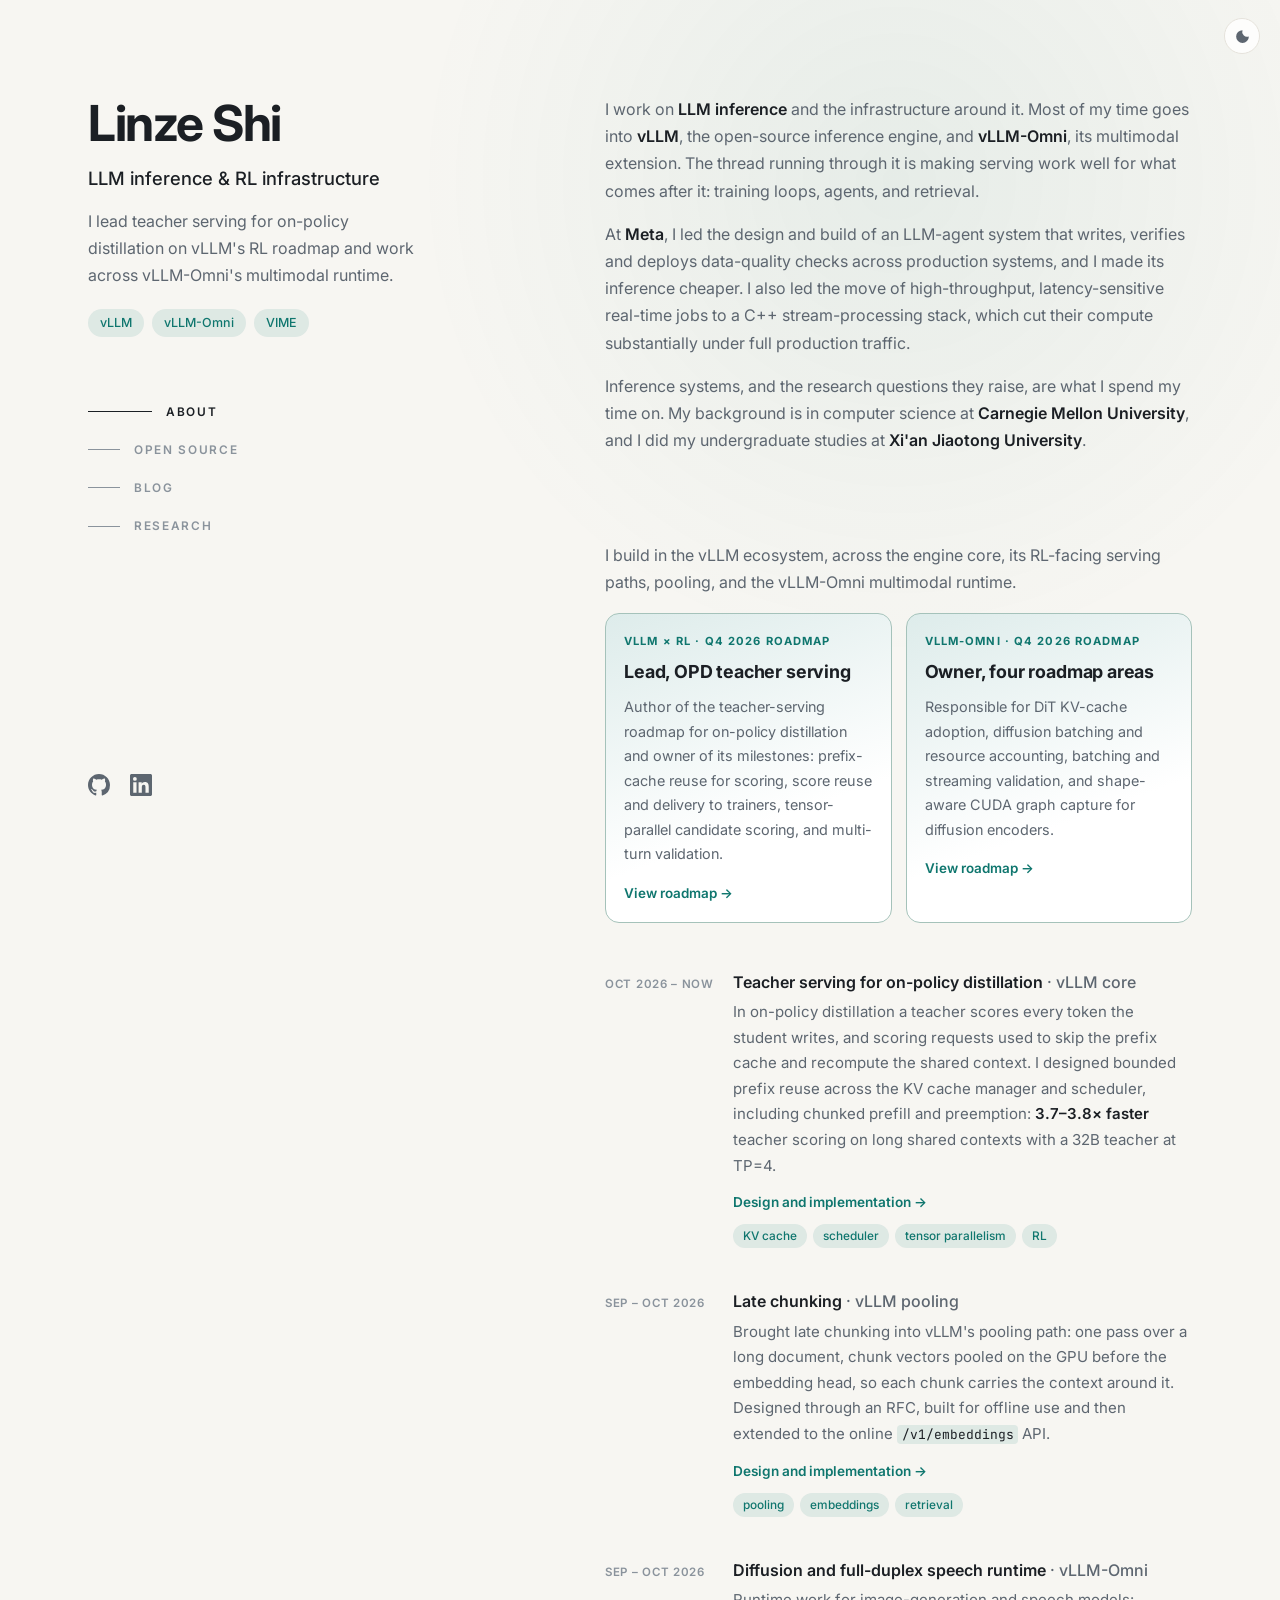
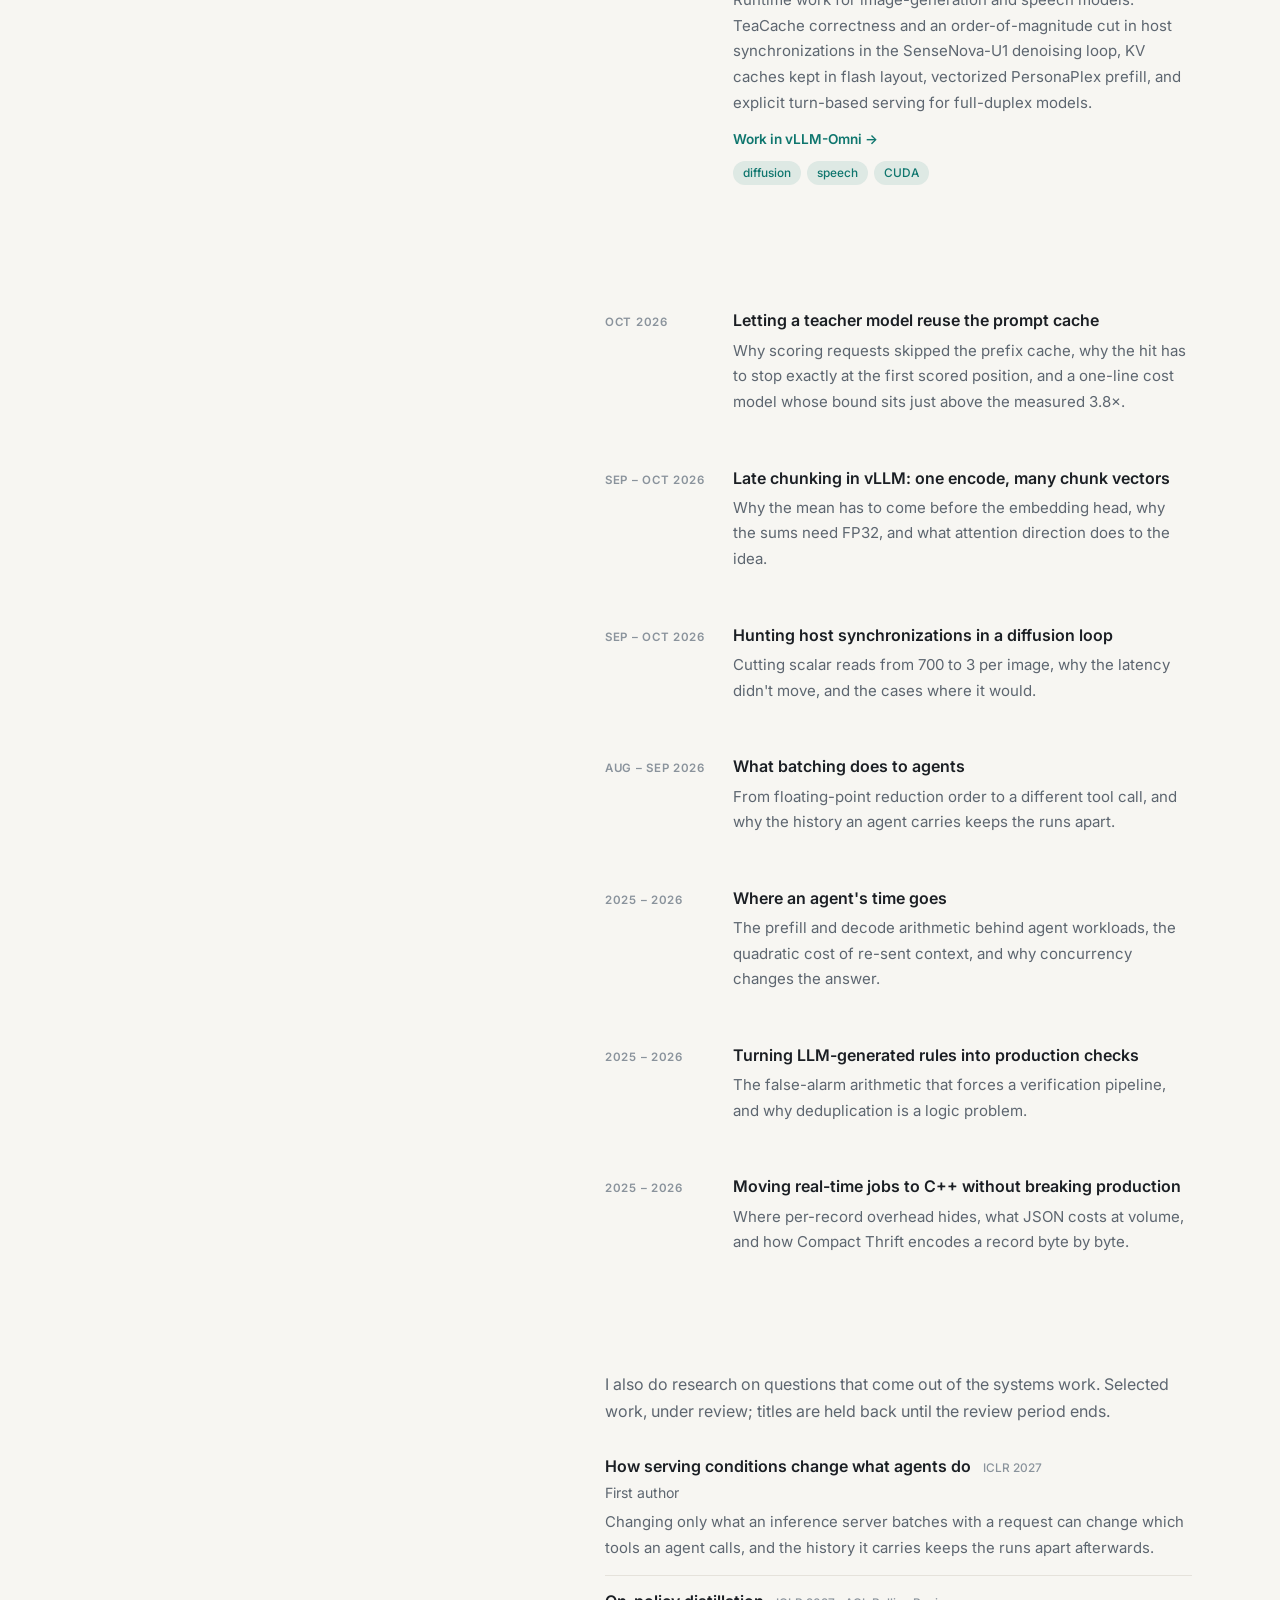
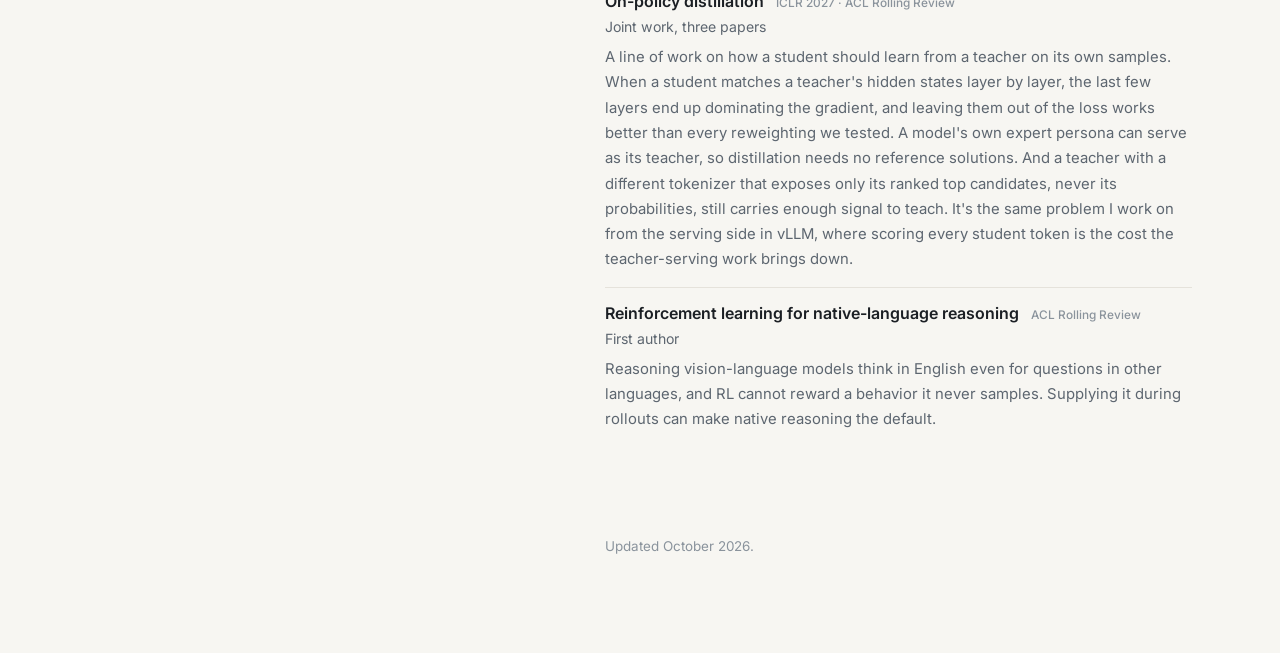
==== index.html @ b37fc8e8 "Personal homepage Co-Authored-By: Claude Opus 5.5 <noreply@anthropic.com>" ====
<!doctype html>
<html lang="en">
<head>
<meta charset="utf-8">
<meta name="viewport" content="width=device-width, initial-scale=1">
<meta name="robots" content="noindex, nofollow">
<title>Linze Shi</title>
<meta name="description" content="Linze Shi works on LLM inference and RL infrastructure as a contributor to vLLM and vLLM-Omni.">
<meta property="og:title" content="Linze Shi">
<meta property="og:description" content="LLM inference and RL infrastructure. Contributor to vLLM and vLLM-Omni.">
<meta property="og:type" content="website">
<link rel="icon" href="data:image/svg+xml,%3Csvg xmlns='http://www.w3.org/2000/svg' viewBox='0 0 64 64'%3E%3Crect width='64' height='64' rx='14' fill='%230f766e'/%3E%3Ctext x='32' y='43' font-family='Inter,Arial,sans-serif' font-size='30' font-weight='700' fill='white' text-anchor='middle'%3ELS%3C/text%3E%3C/svg%3E">
<script>try{var t=localStorage.getItem("theme");if(t)document.documentElement.setAttribute("data-theme",t)}catch(e){}</script>
<link rel="stylesheet" href="style.css">
</head>
<body>
<button class="theme-toggle" type="button" aria-label="Toggle light and dark theme" title="Toggle theme"><svg viewBox="0 0 24 24" aria-hidden="true"><path d="M12 3a9 9 0 1 0 9 9 7 7 0 0 1-9-9Z"/></svg></button>
<div class="page">

<header class="side">
  <div>
    <h1><a href="./">Linze Shi</a></h1>
    <p class="role">LLM inference &amp; RL infrastructure</p>
    <p class="intro">I lead teacher serving for on-policy distillation on vLLM's RL roadmap and work across vLLM-Omni's multimodal runtime.</p>
    <ul class="badges"><li>vLLM</li><li>vLLM-Omni</li><li>VIME</li></ul>
    <nav>
      <ul class="toc">
        <li><a href="#about">About</a></li>
        <li><a href="#open-source">Open Source</a></li>
        <li><a href="#blog">Blog</a></li>
        <li><a href="#research">Research</a></li>
      </ul>
    </nav>
  </div>
  <ul class="social">
    <li><a href="https://github.com/LinzeShi" aria-label="GitHub" title="GitHub"><svg viewBox="0 0 16 16" aria-hidden="true"><path d="M8 0C3.58 0 0 3.58 0 8c0 3.54 2.29 6.53 5.47 7.59.4.07.55-.17.55-.38 0-.19-.01-.82-.01-1.49-2.01.37-2.53-.49-2.69-.94-.09-.23-.48-.94-.82-1.13-.28-.15-.68-.52-.01-.53.63-.01 1.08.58 1.23.82.72 1.21 1.87.87 2.33.66.07-.52.28-.87.51-1.07-1.78-.2-3.64-.89-3.64-3.95 0-.87.31-1.59.82-2.15-.08-.2-.36-1.02.08-2.12 0 0 .67-.21 2.2.82.64-.18 1.32-.27 2-.27.68 0 1.36.09 2 .27 1.53-1.04 2.2-.82 2.2-.82.44 1.1.16 1.92.08 2.12.51.56.82 1.27.82 2.15 0 3.07-1.87 3.75-3.65 3.95.29.25.54.73.54 1.48 0 1.07-.01 1.93-.01 2.2 0 .21.15.46.55.38A8.01 8.01 0 0 0 16 8c0-4.42-3.58-8-8-8Z"/></svg></a></li>
    <li><a href="https://www.linkedin.com/in/linze-shi" aria-label="LinkedIn" title="LinkedIn"><svg viewBox="0 0 24 24" aria-hidden="true"><path d="M20.45 20.45h-3.56v-5.57c0-1.33-.02-3.04-1.85-3.04-1.85 0-2.14 1.45-2.14 2.94v5.67H9.35V9h3.41v1.56h.05c.48-.9 1.64-1.85 3.37-1.85 3.6 0 4.27 2.37 4.27 5.46v6.28ZM5.34 7.43a2.06 2.06 0 1 1 0-4.13 2.06 2.06 0 0 1 0 4.13ZM7.12 20.45H3.56V9h3.56v11.45ZM22.22 0H1.77C.79 0 0 .77 0 1.73v20.54C0 23.23.79 24 1.77 24h20.45c.98 0 1.78-.77 1.78-1.73V1.73C24 .77 23.2 0 22.22 0Z"/></svg></a></li>
  </ul>
</header>

<main class="content">

<section id="about">
  <h2 class="label">About</h2>
  <p>I work on <strong>LLM inference</strong> and the infrastructure around it. Most of my time goes into <strong>vLLM</strong>, the open-source inference engine, and <strong>vLLM-Omni</strong>, its multimodal extension. The thread running through it is making serving work well for what comes after it: training loops, agents, and retrieval.</p>
  <p>At <strong>Meta</strong>, I led the design and build of an LLM-agent system that writes, verifies and deploys data-quality checks across production systems, and I made its inference cheaper. I also led the move of high-throughput, latency-sensitive real-time jobs to a C++ stream-processing stack, which cut their compute substantially under full production traffic.</p>
  <p>Inference systems, and the research questions they raise, are what I spend my time on. My background is in computer science at <strong>Carnegie Mellon University</strong>, and I did my undergraduate studies at <strong>Xi'an Jiaotong University</strong>.</p>
</section>

<section id="open-source">
  <h2 class="label">Open Source</h2>
  <p>I build in the vLLM ecosystem, across the engine core, its RL-facing serving paths, pooling, and the vLLM-Omni multimodal runtime.</p>

  <div class="roles">
    <div class="role-card">
      <div class="role-k">vLLM &times; RL &middot; Q4 2026 roadmap</div>
      <div class="role-t">Lead, OPD teacher serving</div>
      <p>Author of the teacher-serving roadmap for on-policy distillation and owner of its milestones: prefix-cache reuse for scoring, score reuse and delivery to trainers, tensor-parallel candidate scoring, and multi-turn validation.</p>
      <a href="https://github.com/vllm-project/vllm/issues/62175">View roadmap &rarr;</a>
    </div>
    <div class="role-card">
      <div class="role-k">vLLM-Omni &middot; Q4 2026 roadmap</div>
      <div class="role-t">Owner, four roadmap areas</div>
      <p>Responsible for DiT KV-cache adoption, diffusion batching and resource accounting, batching and streaming validation, and shape-aware CUDA graph capture for diffusion encoders.</p>
      <a href="https://github.com/vllm-project/vllm-omni/issues/8264">View roadmap &rarr;</a>
    </div>
  </div>

  <div class="entry">
    <div class="when">Oct 2026 &ndash; now</div>
    <div>
      <h3>Teacher serving for on-policy distillation <span class="org">&middot; vLLM core</span></h3>
      <p>In on-policy distillation a teacher scores every token the student writes, and scoring requests used to skip the prefix cache and recompute the shared context. I designed bounded prefix reuse across the KV cache manager and scheduler, including chunked prefill and preemption: <strong>3.7&ndash;3.8&times; faster</strong> teacher scoring on long shared contexts with a 32B teacher at TP=4.</p>
      <a class="more" href="https://github.com/vllm-project/vllm/issues/60366">Design and implementation &rarr;</a>
      <ul class="tags"><li>KV cache</li><li>scheduler</li><li>tensor parallelism</li><li>RL</li></ul>
    </div>
  </div>

  <div class="entry">
    <div class="when">Sep &ndash; Oct 2026</div>
    <div>
      <h3>Late chunking <span class="org">&middot; vLLM pooling</span></h3>
      <p>Brought late chunking into vLLM's pooling path: one pass over a long document, chunk vectors pooled on the GPU before the embedding head, so each chunk carries the context around it. Designed through an RFC, built for offline use and then extended to the online <code>/v1/embeddings</code> API.</p>
      <a class="more" href="https://github.com/vllm-project/vllm/issues/58774">Design and implementation &rarr;</a>
      <ul class="tags"><li>pooling</li><li>embeddings</li><li>retrieval</li></ul>
    </div>
  </div>

  <div class="entry">
    <div class="when">Sep &ndash; Oct 2026</div>
    <div>
      <h3>Diffusion and full-duplex speech runtime <span class="org">&middot; vLLM-Omni</span></h3>
      <p>Runtime work for image-generation and speech models: TeaCache correctness and an order-of-magnitude cut in host synchronizations in the SenseNova-U1 denoising loop, KV caches kept in flash layout, vectorized PersonaPlex prefill, and explicit turn-based serving for full-duplex models.</p>
      <a class="more" href="https://github.com/vllm-project/vllm-omni/pulls?q=is%3Apr+author%3ALinzeShi">Work in vLLM-Omni &rarr;</a>
      <ul class="tags"><li>diffusion</li><li>speech</li><li>CUDA</li></ul>
    </div>
  </div>
</section>

<section id="blog">
  <h2 class="label">Blog</h2>

  <div class="entry">
    <div class="when">Oct 2026</div>
    <div>
      <h3><a href="writing/teacher-scoring-prefix-cache.html">Letting a teacher model reuse the prompt cache</a></h3>
      <p>Why scoring requests skipped the prefix cache, why the hit has to stop exactly at the first scored position, and a one-line cost model whose bound sits just above the measured 3.8&times;.</p>
    </div>
  </div>

  <div class="entry">
    <div class="when">Sep &ndash; Oct 2026</div>
    <div>
      <h3><a href="writing/late-chunking-in-vllm.html">Late chunking in vLLM: one encode, many chunk vectors</a></h3>
      <p>Why the mean has to come before the embedding head, why the sums need FP32, and what attention direction does to the idea.</p>
    </div>
  </div>

  <div class="entry">
    <div class="when">Sep &ndash; Oct 2026</div>
    <div>
      <h3><a href="writing/hunting-host-syncs.html">Hunting host synchronizations in a diffusion loop</a></h3>
      <p>Cutting scalar reads from 700 to 3 per image, why the latency didn't move, and the cases where it would.</p>
    </div>
  </div>

  <div class="entry">
    <div class="when">Aug &ndash; Sep 2026</div>
    <div>
      <h3><a href="writing/what-batching-does-to-agents.html">What batching does to agents</a></h3>
      <p>From floating-point reduction order to a different tool call, and why the history an agent carries keeps the runs apart.</p>
    </div>
  </div>
  <div class="entry">
    <div class="when">2025 &ndash; 2026</div>
    <div>
      <h3><a href="writing/where-an-agents-time-goes.html">Where an agent's time goes</a></h3>
      <p>The prefill and decode arithmetic behind agent workloads, the quadratic cost of re-sent context, and why concurrency changes the answer.</p>
    </div>
  </div>

  <div class="entry">
    <div class="when">2025 &ndash; 2026</div>
    <div>
      <h3><a href="writing/llm-rules-to-production-checks.html">Turning LLM-generated rules into production checks</a></h3>
      <p>The false-alarm arithmetic that forces a verification pipeline, and why deduplication is a logic problem.</p>
    </div>
  </div>

  <div class="entry">
    <div class="when">2025 &ndash; 2026</div>
    <div>
      <h3><a href="writing/moving-real-time-jobs-to-cpp.html">Moving real-time jobs to C++ without breaking production</a></h3>
      <p>Where per-record overhead hides, what JSON costs at volume, and how Compact Thrift encodes a record byte by byte.</p>
    </div>
  </div>
</section>

<section id="research">
  <h2 class="label">Research</h2>
  <p>I also do research on questions that come out of the systems work. Selected work, under review; titles are held back until the review period ends.</p>

  <div class="paper">
    <div class="t">How serving conditions change what agents do <span class="venue-light">ICLR 2027</span></div>
    <div class="a">First author</div>
    <div class="tldr">Changing only what an inference server batches with a request can change which tools an agent calls, and the history it carries keeps the runs apart afterwards.</div>
  </div>
  <div class="paper">
    <div class="t">On-policy distillation <span class="venue-light">ICLR 2027 &middot; ACL Rolling Review</span></div>
    <div class="a">Joint work, three papers</div>
    <div class="tldr">A line of work on how a student should learn from a teacher on its own samples. When a student matches a teacher's hidden states layer by layer, the last few layers end up dominating the gradient, and leaving them out of the loss works better than every reweighting we tested. A model's own expert persona can serve as its teacher, so distillation needs no reference solutions. And a teacher with a different tokenizer that exposes only its ranked top candidates, never its probabilities, still carries enough signal to teach. It's the same problem I work on from the serving side in vLLM, where scoring every student token is the cost the teacher-serving work brings down.</div>
  </div>
  <div class="paper">
    <div class="t">Reinforcement learning for native-language reasoning <span class="venue-light">ACL Rolling Review</span></div>
    <div class="a">First author</div>
    <div class="tldr">Reasoning vision-language models think in English even for questions in other languages, and RL cannot reward a behavior it never samples. Supplying it during rollouts can make native reasoning the default.</div>
  </div>
</section>

<footer>Updated October 2026.</footer>
</main>
</div>

<script>
  document.addEventListener("pointermove", function (e) {
    document.documentElement.style.setProperty("--mx", e.clientX + "px");
    document.documentElement.style.setProperty("--my", e.clientY + "px");
  }, { passive: true });
  var links = document.querySelectorAll(".toc a");
  if ("IntersectionObserver" in window && links.length) {
    var map = {};
    links.forEach(function (a) { map[a.getAttribute("href").slice(1)] = a; });
    var io = new IntersectionObserver(function (entries) {
      entries.forEach(function (en) {
        if (en.isIntersecting && map[en.target.id]) {
          links.forEach(function (a) { a.classList.remove("active"); });
          map[en.target.id].classList.add("active");
        }
      });
    }, { rootMargin: "-40% 0px -55% 0px" });
    document.querySelectorAll("main section[id]").forEach(function (s) { io.observe(s); });
  }
  var btn=document.querySelector(".theme-toggle");
  if(btn){btn.addEventListener("click",function(){
    var root=document.documentElement;
    var cur=root.getAttribute("data-theme")||(matchMedia("(prefers-color-scheme: dark)").matches?"dark":"light");
    var next=cur==="dark"?"light":"dark";
    root.setAttribute("data-theme",next);
    try{localStorage.setItem("theme",next)}catch(e){}
  });}
</script>
</body>
</html>
---- style.css ----
@import url("https://fonts.googleapis.com/css2?family=Inter:wght@400;500;600;700&family=JetBrains+Mono:wght@400;500&display=swap");

:root {
  --bg: #f7f6f2;
  --surface: #ffffff;
  --fg: #1b1f24;
  --muted: #5d6670;
  --faint: #8a939c;
  --line: #e5e2db;
  --accent: #0f766e;
  --accent-soft: rgba(15, 118, 110, .10);
  --glow: rgba(15, 118, 110, .07);
  --mono: "JetBrains Mono", ui-monospace, SFMono-Regular, Menlo, Consolas, monospace;
}
@media (prefers-color-scheme: dark) {
  :root:not([data-theme="light"]) {
    --bg: #0b1220;
    --surface: #111a2b;
    --fg: #e2e8f0;
    --muted: #94a3b8;
    --faint: #64748b;
    --line: #1e293b;
    --accent: #5eead4;
    --accent-soft: rgba(94, 234, 212, .10);
    --glow: rgba(29, 78, 216, .15);
  }
}
:root[data-theme="dark"] {
  --bg: #0b1220;
  --surface: #111a2b;
  --fg: #e2e8f0;
  --muted: #94a3b8;
  --faint: #64748b;
  --line: #1e293b;
  --accent: #5eead4;
  --accent-soft: rgba(94, 234, 212, .10);
  --glow: rgba(29, 78, 216, .15);
}

* { box-sizing: border-box; }
html { -webkit-text-size-adjust: 100%; scroll-behavior: smooth; }
body {
  margin: 0;
  background: var(--bg);
  color: var(--muted);
  font: 16px/1.7 "Inter", -apple-system, BlinkMacSystemFont, "Segoe UI", Roboto, Arial, sans-serif;
  -webkit-font-smoothing: antialiased;
}
body::before {
  content: ""; position: fixed; inset: 0; pointer-events: none; z-index: 0;
  background: radial-gradient(600px at var(--mx, 70%) var(--my, 20%), var(--glow), transparent 80%);
}
a { color: var(--fg); text-decoration: none; }
a:hover { color: var(--accent); }
strong, b { color: var(--fg); font-weight: 600; }
code { font-family: var(--mono); font-size: .86em; color: var(--fg); background: var(--accent-soft); padding: .1em .35em; border-radius: 4px; }
::selection { background: var(--accent-soft); color: var(--fg); }

.page { position: relative; z-index: 1; max-width: 1200px; margin: 0 auto; padding: 0 24px; }
@media (min-width: 1024px) {
  .page { display: flex; gap: 56px; padding: 0 48px; }
  .side { position: sticky; top: 0; height: 100vh; width: 44%; display: flex; flex-direction: column; justify-content: space-between; padding: 96px 0; }
  .content { width: 56%; padding: 96px 0; }
}
@media (max-width: 1023px) {
  .side { padding: 64px 0 24px; }
  .content { padding: 8px 0 48px; }
  .toc { display: none; }
}

/* left column */
.side h1 { margin: 0; font-size: clamp(2.4rem, 5vw, 3.1rem); line-height: 1.1; letter-spacing: -.03em; color: var(--fg); font-weight: 700; }
.side .role { margin: 12px 0 0; font-size: 1.15rem; font-weight: 500; color: var(--fg); }
.side .intro { margin: 14px 0 0; max-width: 340px; }
.badges { display: flex; flex-wrap: wrap; gap: 8px; margin: 20px 0 0; padding: 0; list-style: none; }
.badges li { font-size: .78rem; font-weight: 500; color: var(--accent); background: var(--accent-soft); border-radius: 999px; padding: 3px 12px; }
.toc { list-style: none; margin: 56px 0 0; padding: 0; }
.toc a { display: flex; align-items: center; gap: 14px; padding: 9px 0; font-size: .74rem; font-weight: 600; letter-spacing: .14em; text-transform: uppercase; color: var(--faint); }
.toc a::before { content: ""; width: 32px; height: 1px; background: var(--faint); transition: width .2s, background .2s; }
.toc a:hover, .toc a.active { color: var(--fg); }
.toc a:hover::before, .toc a.active::before { width: 64px; background: var(--fg); }
.social { display: flex; gap: 20px; margin: 32px 0 0; padding: 0; list-style: none; }
.social a { display: inline-flex; color: var(--muted); }
.social a:hover { color: var(--fg); }
.social svg { width: 22px; height: 22px; fill: currentColor; }

/* right column */
section { margin-bottom: 88px; scroll-margin-top: 48px; }
.label { display: none; }
@media (max-width: 1023px) {
  .label { display: block; position: sticky; top: 0; z-index: 5; margin: 0 -24px 18px; padding: 14px 24px; font-size: .74rem; font-weight: 700; letter-spacing: .14em; text-transform: uppercase; color: var(--fg); background: color-mix(in srgb, var(--bg) 85%, transparent); backdrop-filter: blur(8px); }
}
section > p { margin: 0 0 16px; }

.roles { display: grid; grid-template-columns: repeat(auto-fit, minmax(240px, 1fr)); gap: 14px; margin: 8px 0 30px; }
.role-card {
  position: relative; border-radius: 14px; padding: 18px 18px 16px; overflow: hidden;
  background: linear-gradient(160deg, color-mix(in srgb, var(--accent) 14%, var(--surface)), var(--surface) 65%);
  border: 1px solid color-mix(in srgb, var(--accent) 30%, var(--line));
}
.role-card .role-k { font-size: .7rem; font-weight: 700; letter-spacing: .1em; text-transform: uppercase; color: var(--accent); }
.role-card .role-t { margin: 6px 0 8px; font-size: 1.12rem; font-weight: 700; color: var(--fg); letter-spacing: -.01em; }
.role-card p { margin: 0 0 12px; font-size: .9rem; }
.role-card a { font-size: .84rem; font-weight: 600; color: var(--accent); }
.stats { display: grid; grid-template-columns: repeat(3, 1fr); gap: 10px; margin: 6px 0 26px; }
.stat { border: 1px solid var(--line); border-radius: 12px; padding: 12px 14px; background: color-mix(in srgb, var(--surface) 60%, transparent); }
.stat .n { display: block; font-size: 1.35rem; font-weight: 700; color: var(--fg); line-height: 1.2; }
.stat .k { font-size: .8rem; }

.entry { position: relative; display: grid; grid-template-columns: 112px 1fr; gap: 16px; padding: 18px; margin: 0 -18px 6px; border-radius: 12px; transition: background .2s, box-shadow .2s; }
.entry:hover { background: color-mix(in srgb, var(--surface) 70%, transparent); box-shadow: inset 0 1px 0 var(--line); }
.entry .when { font-size: .72rem; font-weight: 600; letter-spacing: .06em; text-transform: uppercase; color: var(--faint); padding-top: 4px; }
.entry h3 { margin: 0 0 6px; font-size: 1rem; font-weight: 600; color: var(--fg); line-height: 1.4; }
.entry h3 .org { color: var(--muted); font-weight: 500; }
.entry p { margin: 0 0 10px; font-size: .94rem; }
.tags { display: flex; flex-wrap: wrap; gap: 6px; margin: 0; padding: 0; list-style: none; }
.tags li { font-size: .74rem; font-weight: 500; color: var(--accent); background: var(--accent-soft); border-radius: 999px; padding: 2px 10px; }
.refs { display: flex; flex-wrap: wrap; gap: 4px 14px; margin: 0 0 10px; font-family: var(--mono); font-size: .78rem; }
.refs a { color: var(--muted); border-bottom: 1px dotted var(--faint); }
.refs a:hover { color: var(--accent); border-color: var(--accent); }
.refs .s { font-family: "Inter", sans-serif; font-size: .68rem; font-weight: 600; text-transform: uppercase; letter-spacing: .05em; color: var(--faint); margin-left: 3px; }
.refs .s.ok { color: var(--accent); }
@media (max-width: 560px) { .entry { grid-template-columns: 1fr; gap: 4px; } .stats { grid-template-columns: 1fr 1fr 1fr; } }

.paper { padding: 14px 0; border-top: 1px solid var(--line); }
.paper:first-of-type { border-top: 0; }
.paper .t { color: var(--fg); font-weight: 600; line-height: 1.45; }
.paper .a { font-size: .88rem; margin-top: 2px; }
.paper .tldr { font-size: .93rem; margin-top: 6px; }
.venue { display: inline-block; font-size: .7rem; font-weight: 600; letter-spacing: .03em; color: var(--accent); background: var(--accent-soft); border-radius: 999px; padding: 1px 9px; margin-left: 6px; vertical-align: 2px; white-space: nowrap; }
.note-small { font-size: .85rem; color: var(--faint); margin: -4px 0 12px; }

footer { font-size: .84rem; color: var(--faint); max-width: 440px; }

/* article pages */
.article-page { position: relative; z-index: 1; max-width: 720px; margin: 0 auto; padding: 72px 24px 64px; }
.article-page .back { font-size: .85rem; font-weight: 600; color: var(--accent); }
.article-page h1 { color: var(--fg); font-size: clamp(1.9rem, 5vw, 2.5rem); line-height: 1.15; letter-spacing: -.025em; margin: 18px 0 10px; }
.article-page .byline { font-size: .86rem; color: var(--faint); margin-bottom: 32px; }
.article-page h2 { color: var(--fg); font-size: 1.2rem; letter-spacing: -.01em; margin: 36px 0 10px; }
.article-page p { margin: 0 0 16px; }
.article-page pre { background: var(--surface); border: 1px solid var(--line); border-radius: 10px; padding: 14px 16px; overflow-x: auto; font: .84rem/1.6 var(--mono); color: var(--fg); }
.article-page pre code { background: none; padding: 0; }
.article-page table { width: 100%; border-collapse: collapse; font-size: .9rem; margin: 6px 0 18px; display: block; overflow-x: auto; }
.article-page th, .article-page td { text-align: left; padding: 8px 12px; border-bottom: 1px solid var(--line); white-space: nowrap; }
.article-page th { color: var(--fg); font-weight: 600; }
.article-page td { color: var(--muted); }
.article-page .fig { background: var(--surface); border: 1px solid var(--line); border-radius: 12px; padding: 16px; margin: 8px 0 18px; color: var(--fg); overflow-x: auto; }
.article-page .refs { margin-top: 28px; }

.venue-light { font-size: .74rem; font-weight: 500; color: var(--faint); margin-left: 8px; white-space: nowrap; }
.paper sup { font-size: .7em; color: var(--accent); margin-left: 1px; }

.more { display: inline-block; margin: 0 0 10px; font-size: .85rem; font-weight: 600; color: var(--accent); }
.more:hover { text-decoration: underline; text-underline-offset: 3px; }
.theme-toggle {
  position: fixed; top: 18px; right: 20px; z-index: 20;
  display: inline-flex; align-items: center; justify-content: center;
  width: 36px; height: 36px; padding: 0; border-radius: 999px; cursor: pointer;
  border: 1px solid var(--line); color: var(--muted);
  background: color-mix(in srgb, var(--surface) 80%, transparent); backdrop-filter: blur(6px);
}
.theme-toggle:hover { color: var(--fg); border-color: var(--faint); }
.theme-toggle svg { width: 17px; height: 17px; fill: currentColor; }
@media (max-width: 1023px) { .theme-toggle { top: 12px; right: 12px; } }
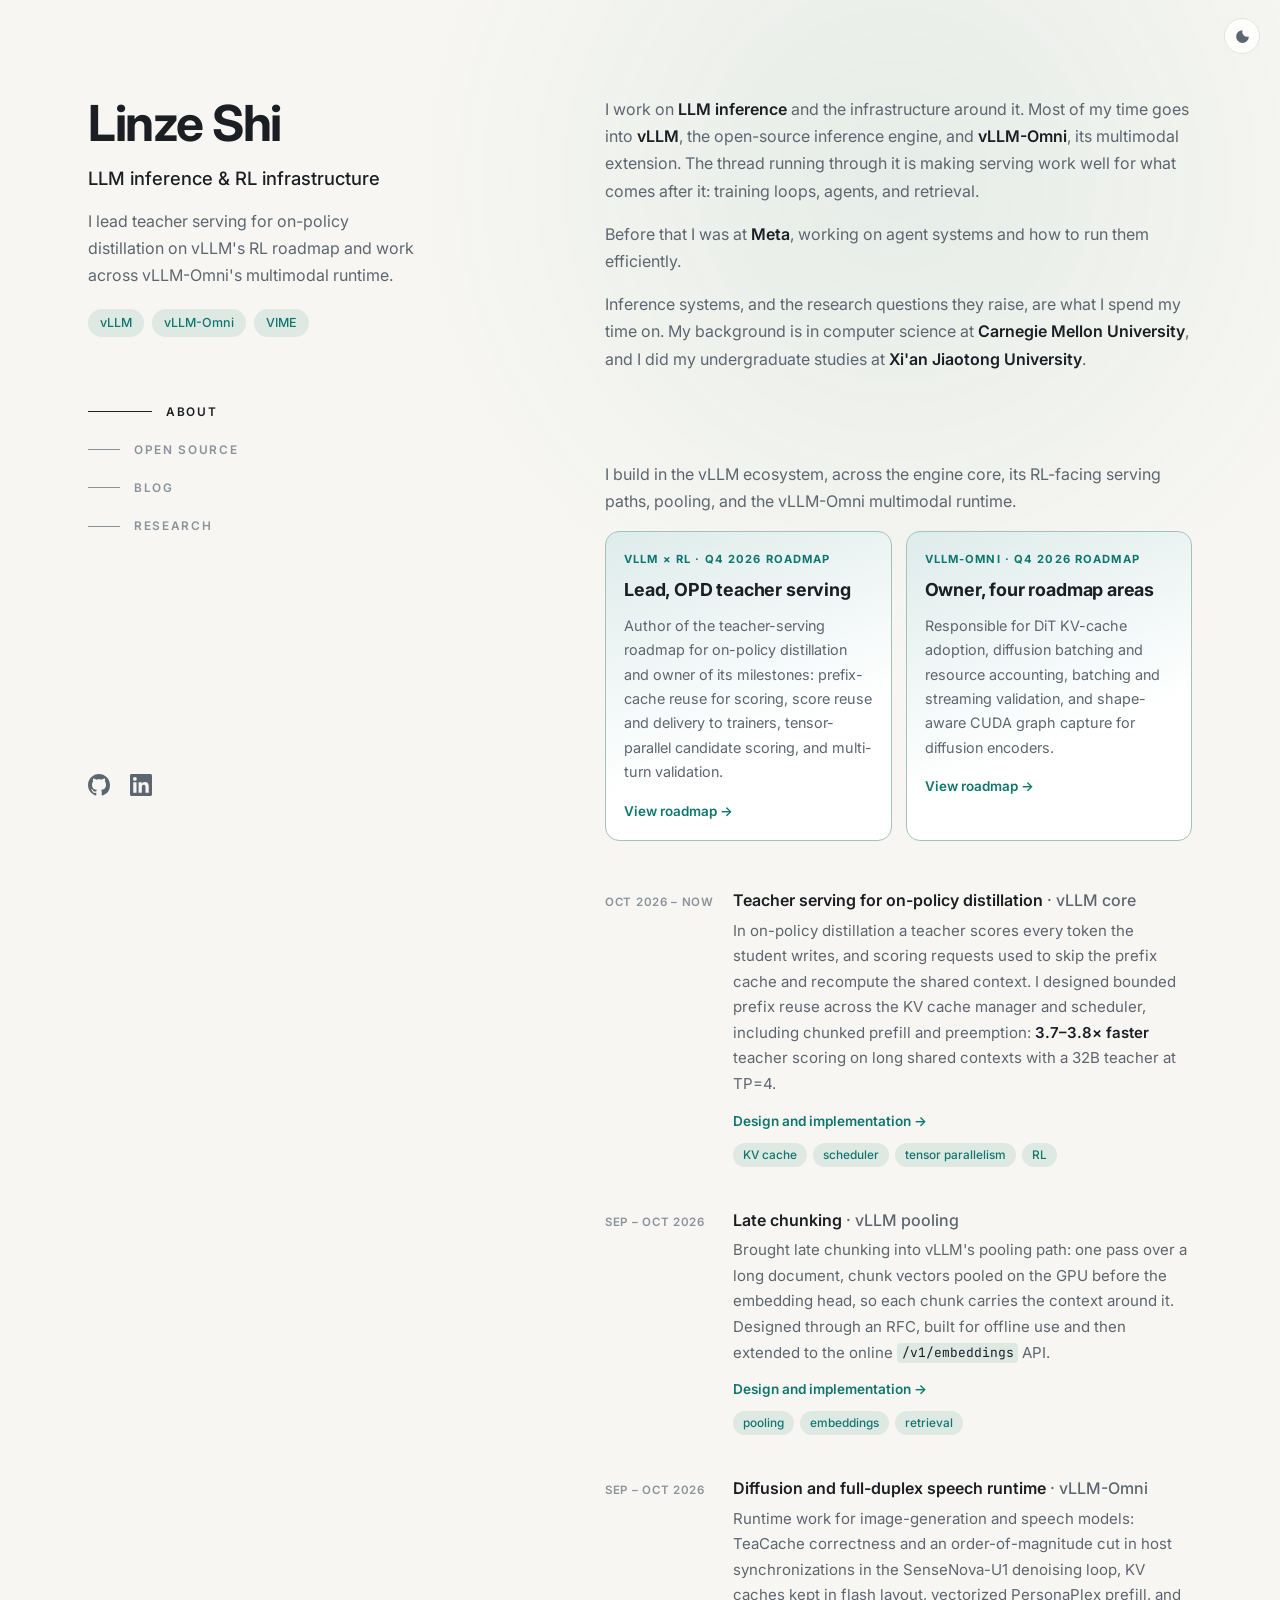
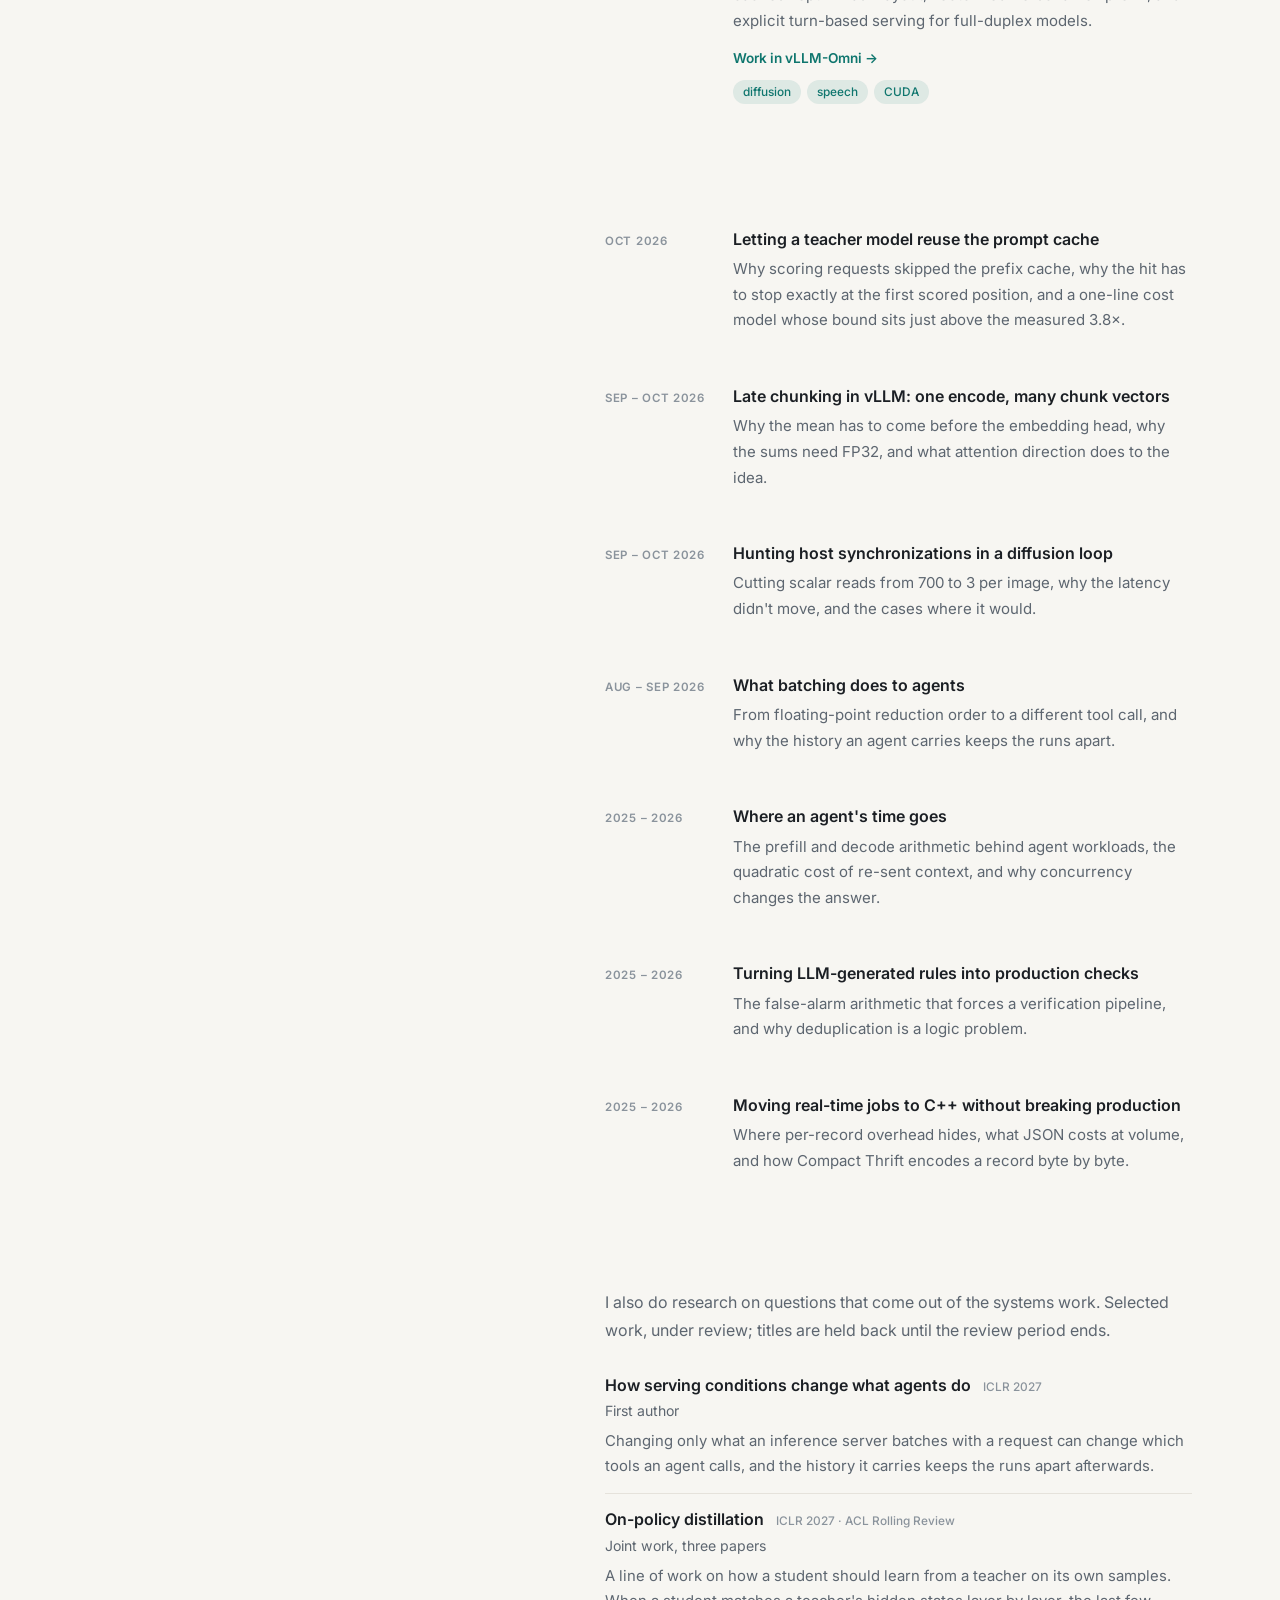
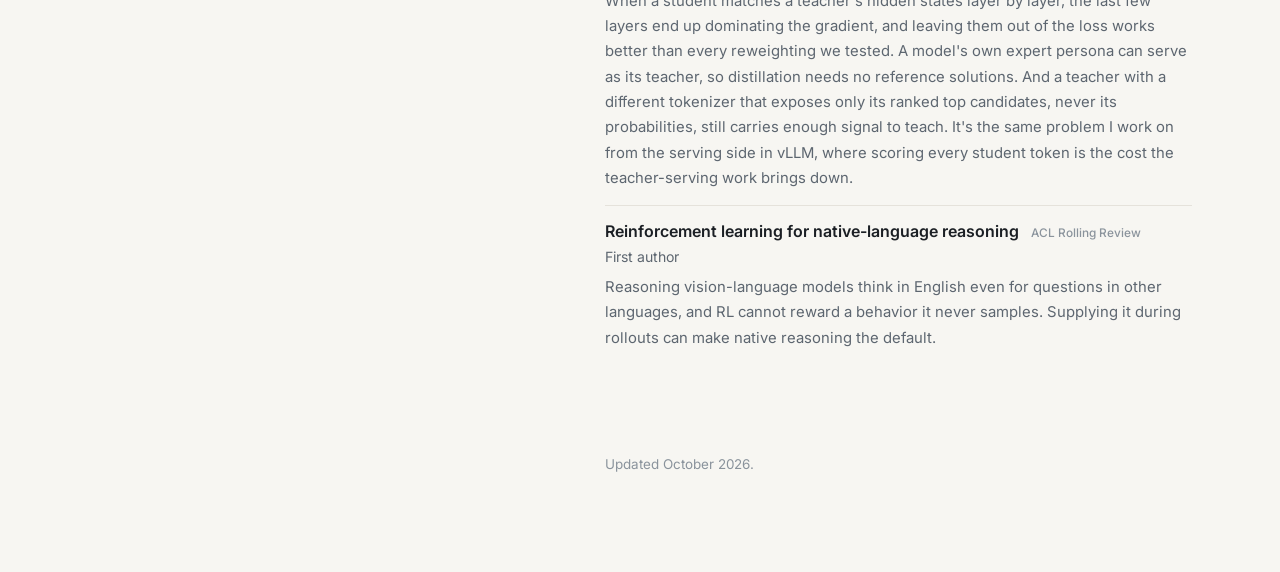
==== commit abc1788f: "Update homepage copy Co-Authored-By: Claude Opus 5.5 <noreply@anthropic.com>" ====
--- a/index.html
+++ b/index.html
@@ -43,7 +43,7 @@
 <section id="about">
   <h2 class="label">About</h2>
   <p>I work on <strong>LLM inference</strong> and the infrastructure around it. Most of my time goes into <strong>vLLM</strong>, the open-source inference engine, and <strong>vLLM-Omni</strong>, its multimodal extension. The thread running through it is making serving work well for what comes after it: training loops, agents, and retrieval.</p>
-  <p>At <strong>Meta</strong>, I led the design and build of an LLM-agent system that writes, verifies and deploys data-quality checks across production systems, and I made its inference cheaper. I also led the move of high-throughput, latency-sensitive real-time jobs to a C++ stream-processing stack, which cut their compute substantially under full production traffic.</p>
+  <p>Before that I was at <strong>Meta</strong>, working on agent systems and how to run them efficiently.</p>
   <p>Inference systems, and the research questions they raise, are what I spend my time on. My background is in computer science at <strong>Carnegie Mellon University</strong>, and I did my undergraduate studies at <strong>Xi'an Jiaotong University</strong>.</p>
 </section>
 
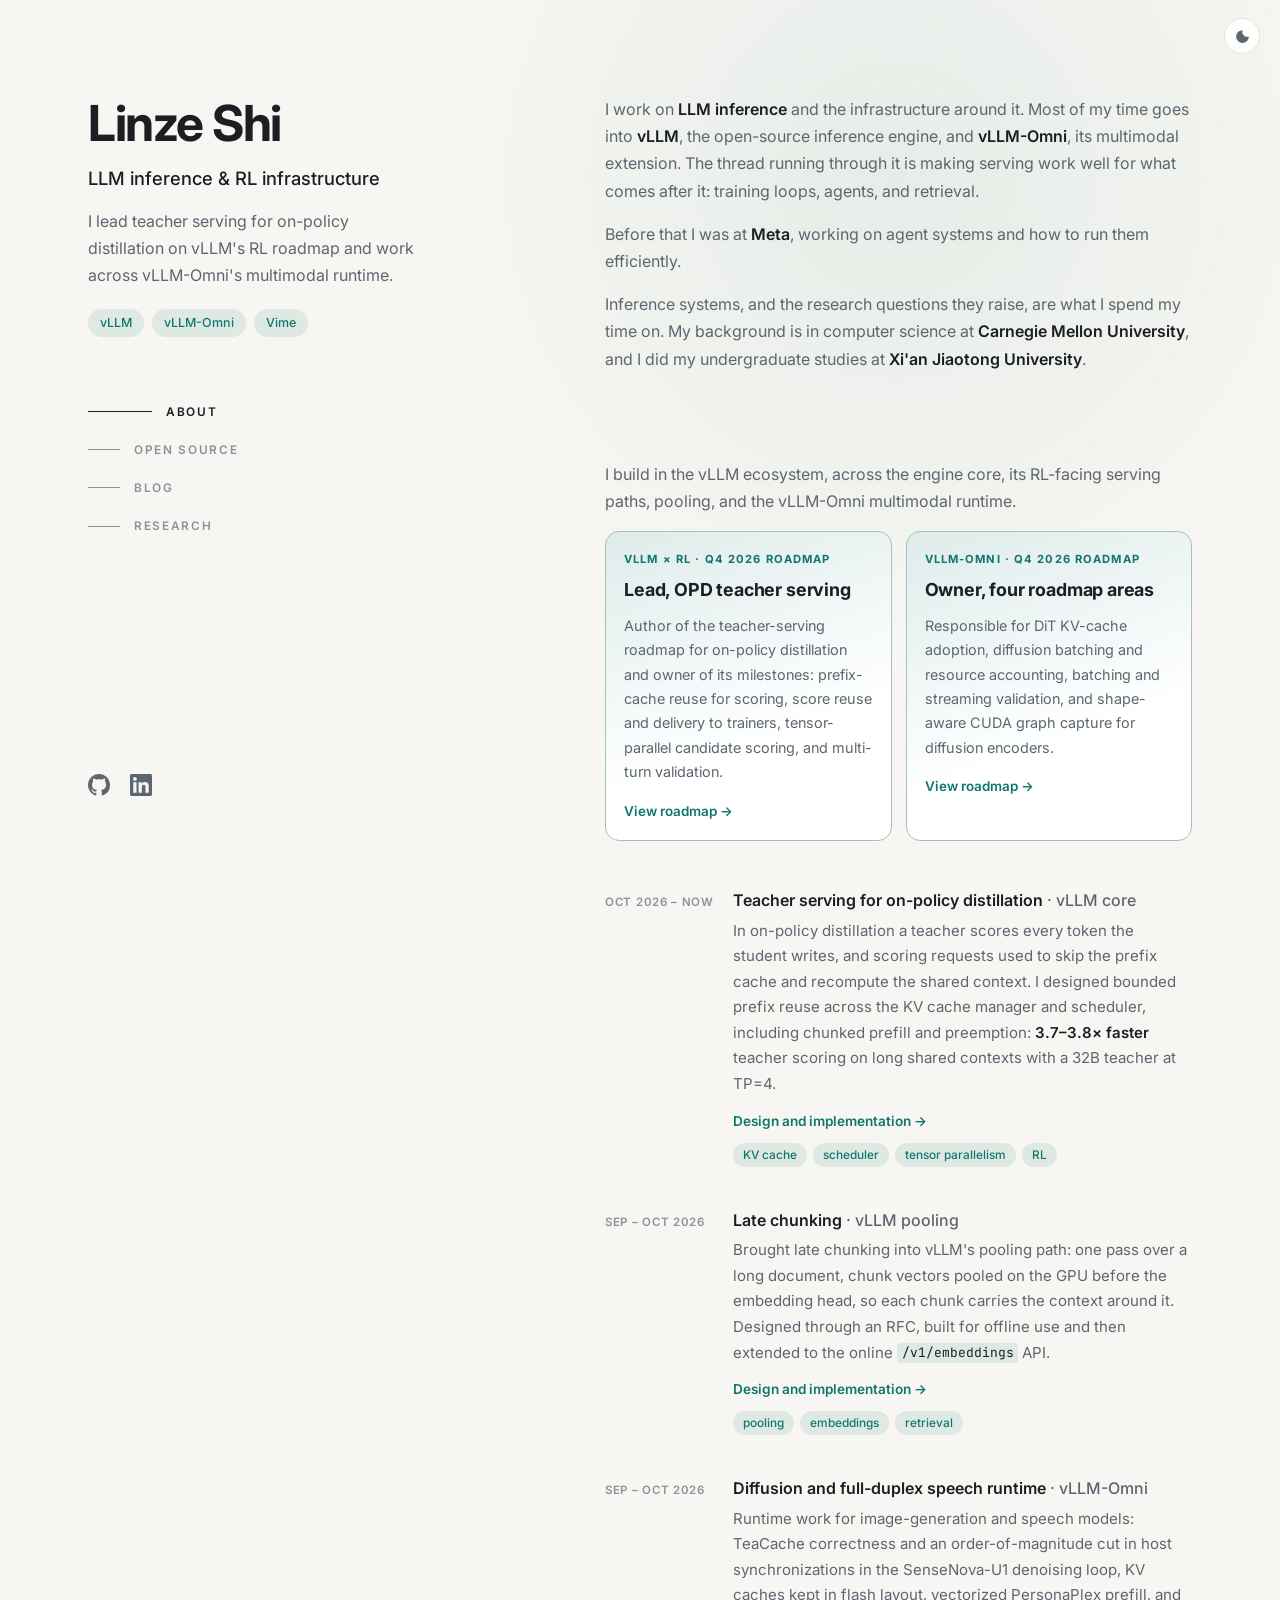
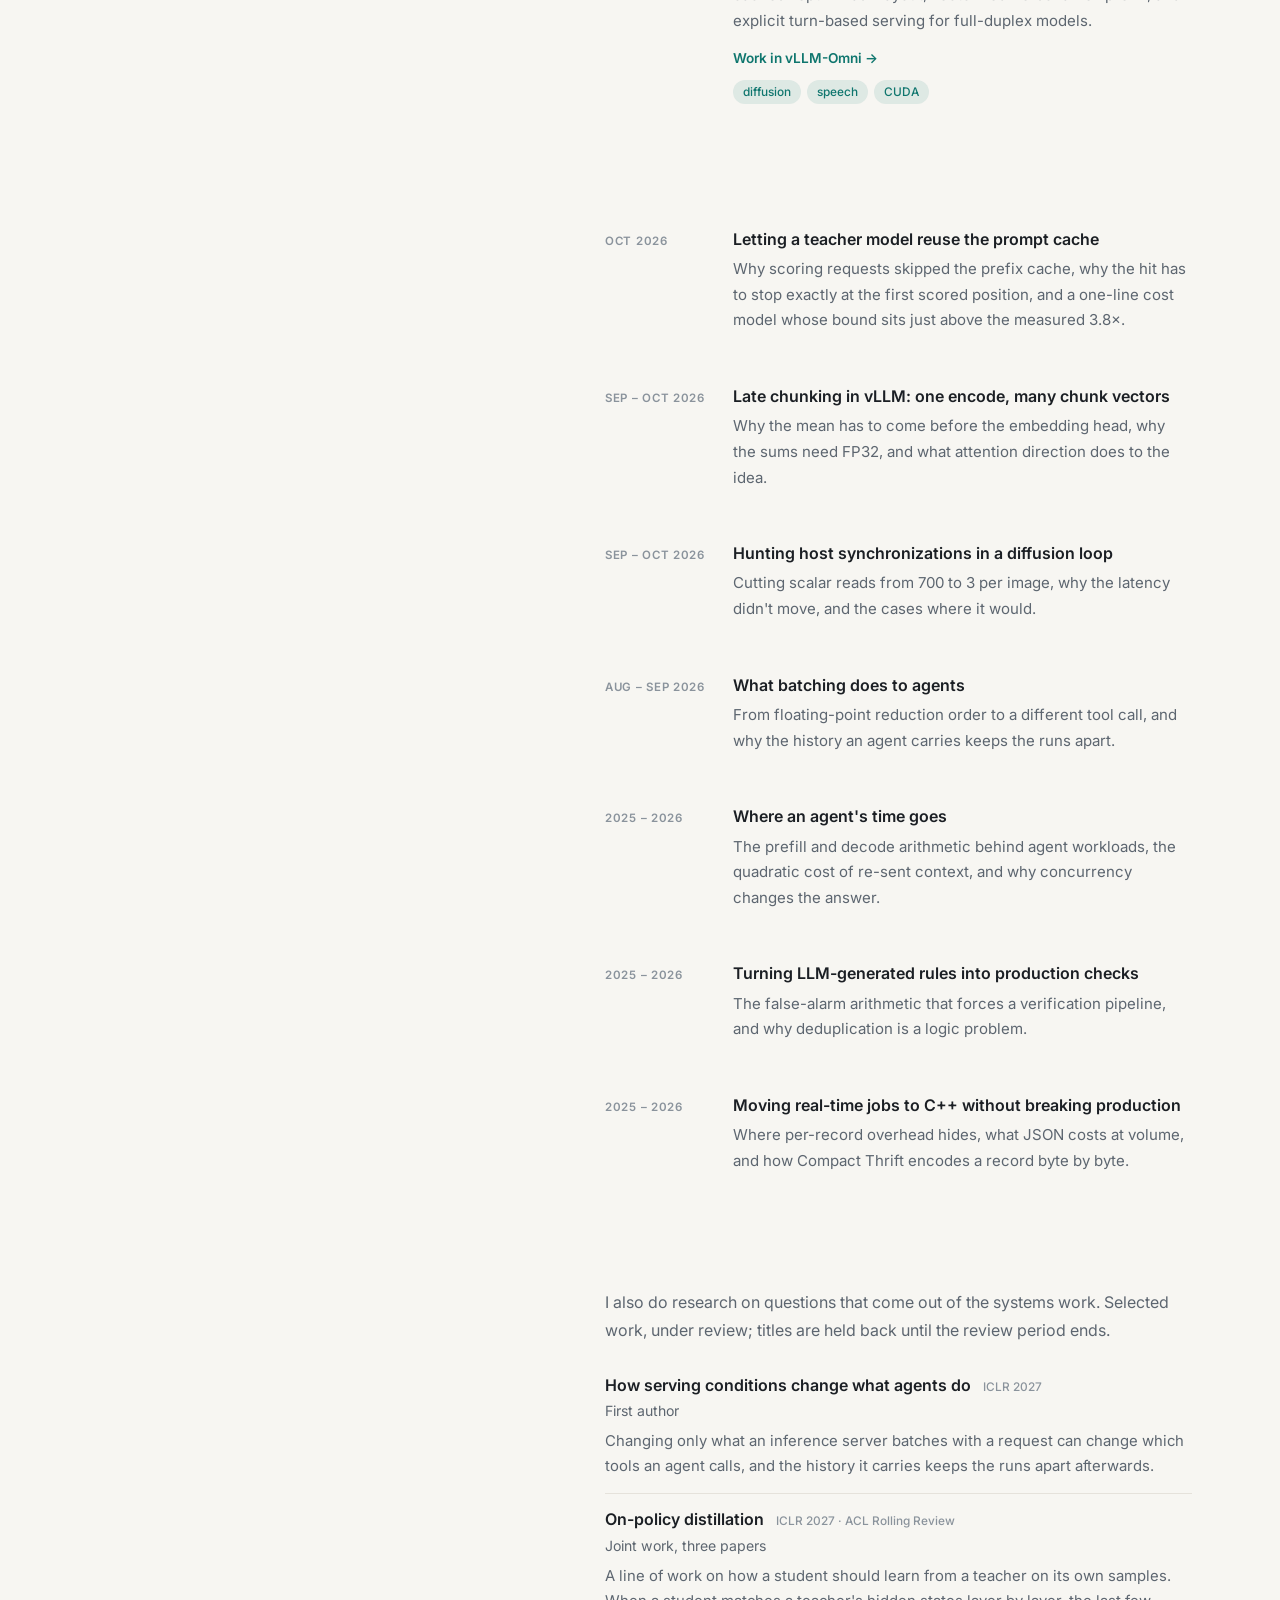
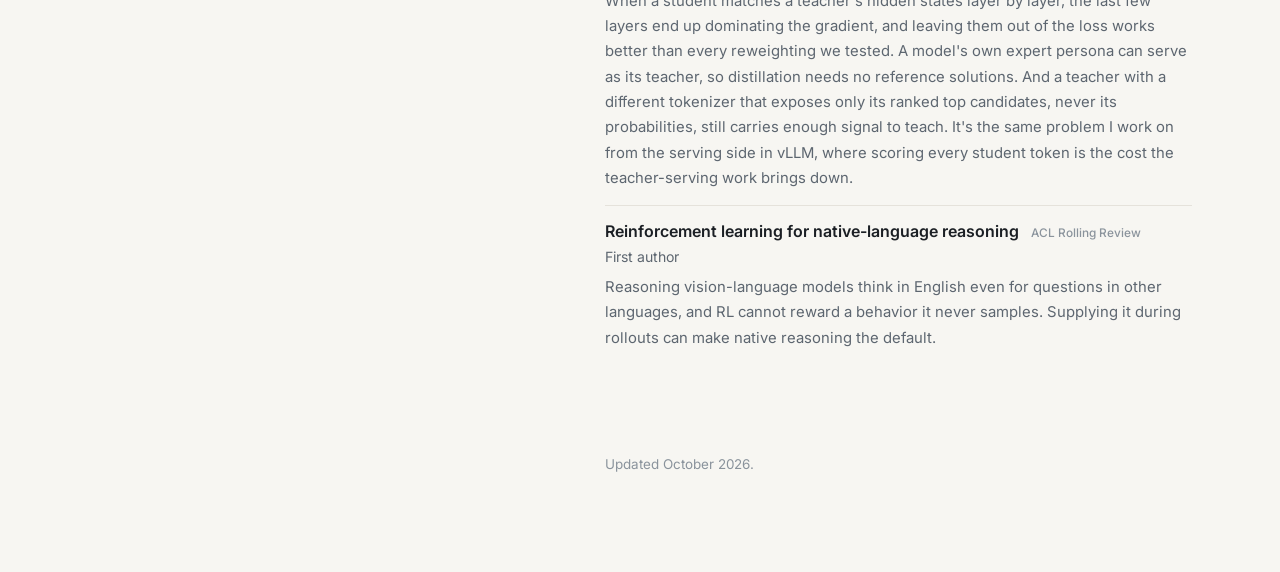
==== commit a2954cb2: "Use the official Vime spelling Co-Authored-By: Claude Opus 5.5 <noreply@anthropic.com>" ====
--- a/index.html
+++ b/index.html
@@ -22,7 +22,7 @@
     <h1><a href="./">Linze Shi</a></h1>
     <p class="role">LLM inference &amp; RL infrastructure</p>
     <p class="intro">I lead teacher serving for on-policy distillation on vLLM's RL roadmap and work across vLLM-Omni's multimodal runtime.</p>
-    <ul class="badges"><li>vLLM</li><li>vLLM-Omni</li><li>VIME</li></ul>
+    <ul class="badges"><li>vLLM</li><li>vLLM-Omni</li><li>Vime</li></ul>
     <nav>
       <ul class="toc">
         <li><a href="#about">About</a></li>
